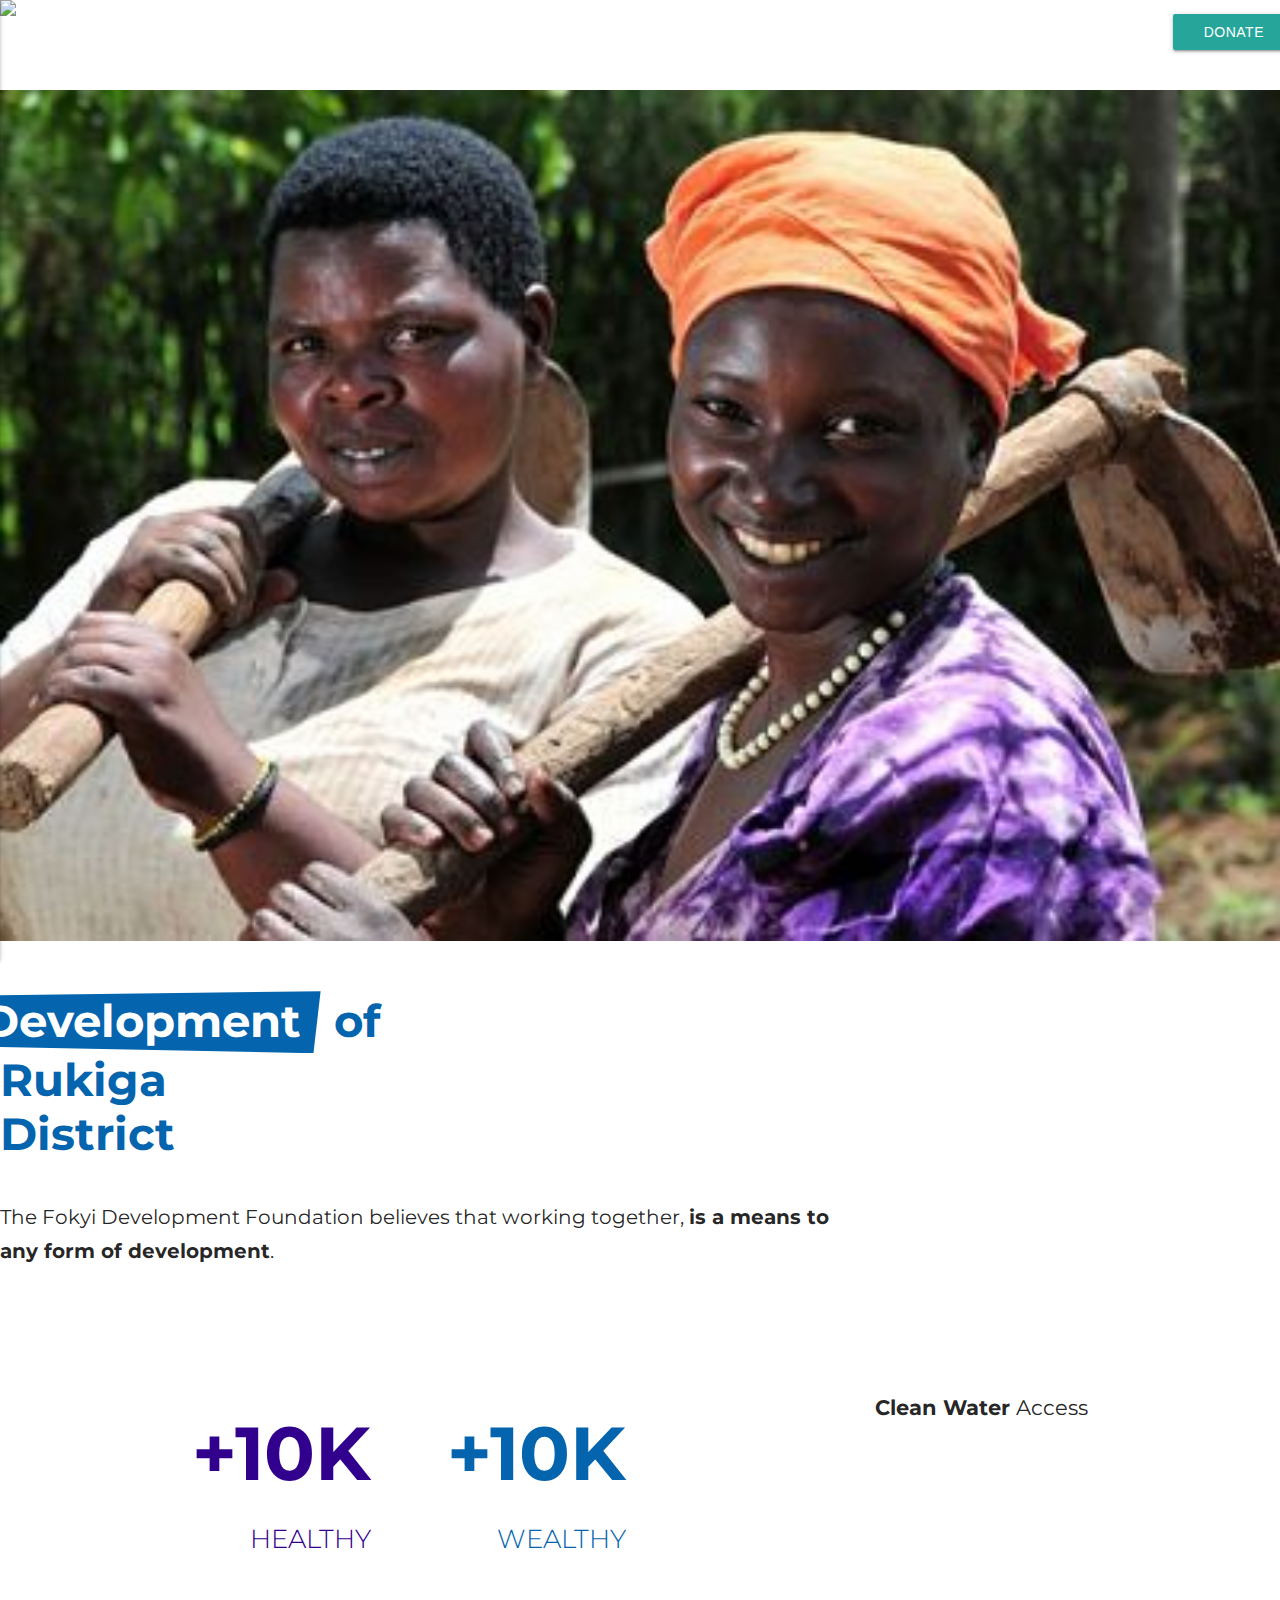
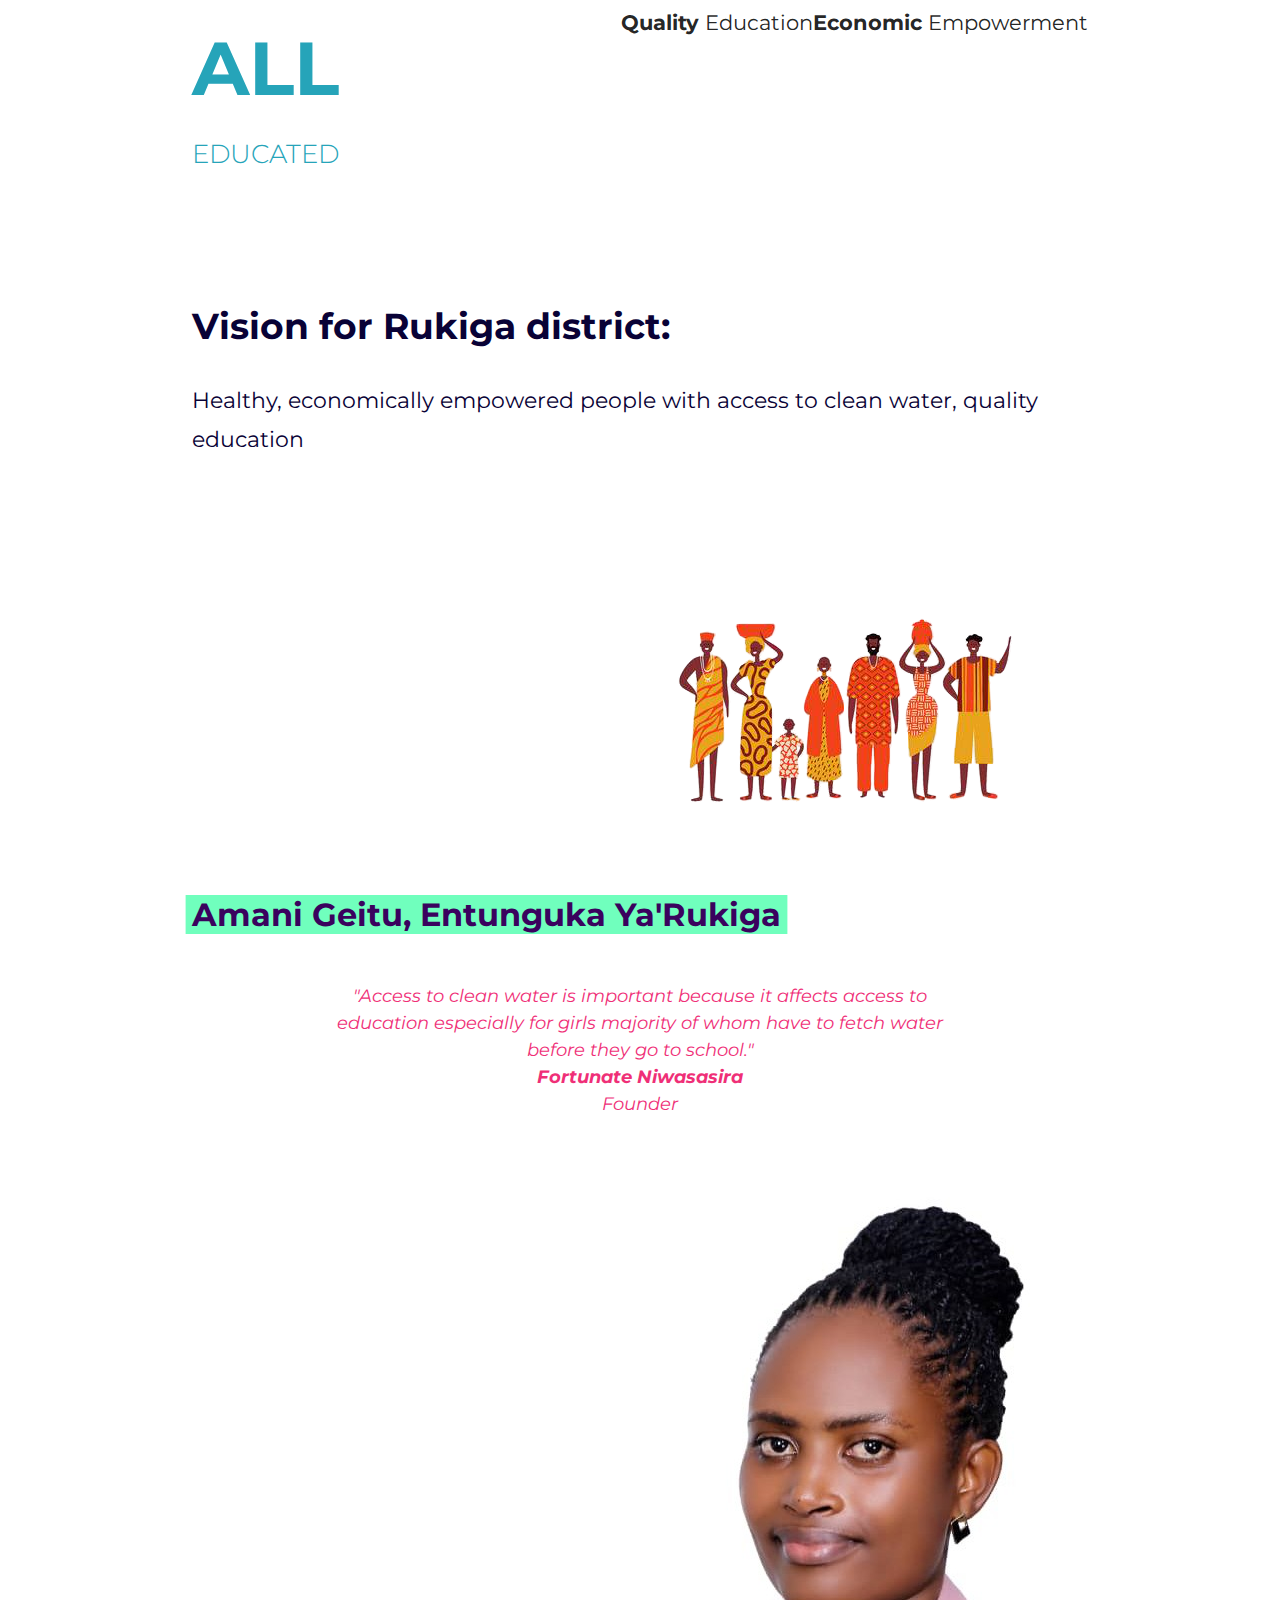
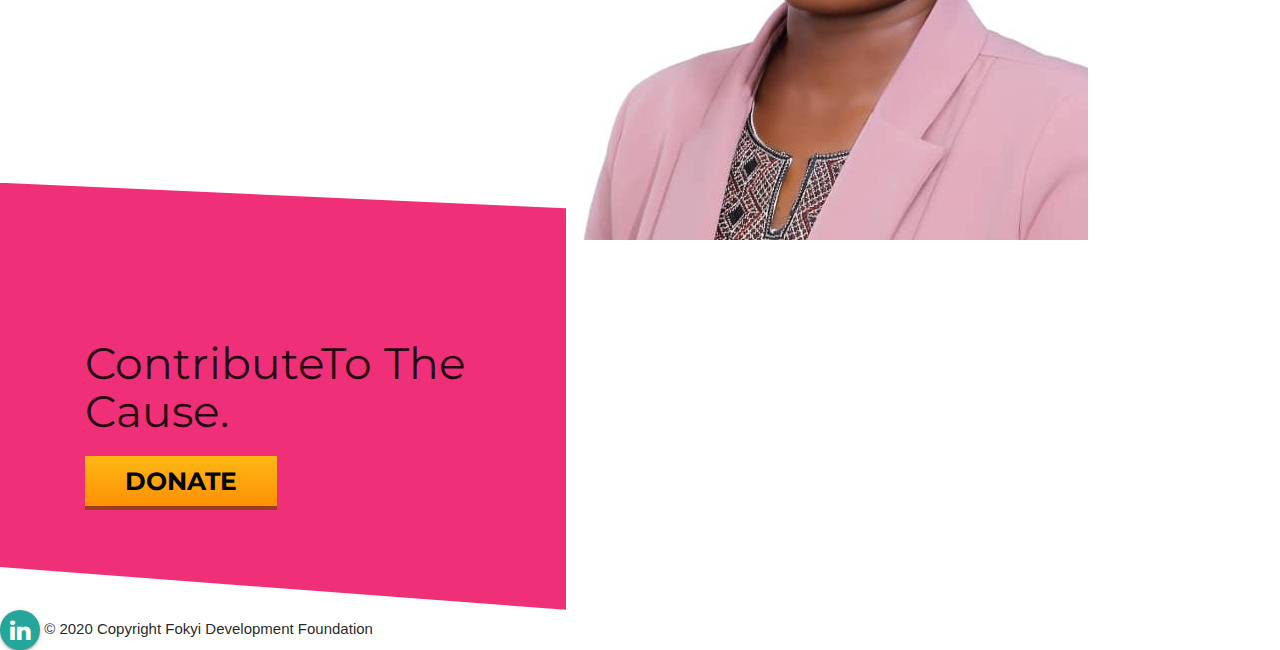
==== index.htm @ 4f62929c "initial commit" ====
<!DOCTYPE html>
  <html>
    <head>

     <title>Fokyi Development Foundation</title>
     <link rel="stylesheet" href="https://cdnjs.cloudflare.com/ajax/libs/font-awesome/4.7.0/css/font-awesome.min.css">
      <link href="https://stackpath.bootstrapcdn.com/bootstrap/4.2.1/css/bootstrap.min.css" 
      rel="stylesheet" integrity="sha384-GJzZqFGwb1QTTN6wy59ffF1BuGJpLSa9DkKMp0DgiMDm4iYMj70gZWKYbI706tWS" crossorigin="anonymous"> 
      <link href="https://fonts.googleapis.com/css?family=Montserrat:400,900" rel="stylesheet"> 
      <!--Import Google Icon Font-->
      <link href="https://fonts.googleapis.com/icon?family=Material+Icons" rel="stylesheet">
       <!-- Compiled and minified CSS -->
    <link rel="stylesheet" href="https://cdnjs.cloudflare.com/ajax/libs/materialize/1.0.0/css/materialize.min.css">
      <!--Let browser know website is optimized for mobile-->
      <meta name="viewport" content="width=device-width, initial-scale=1.0"/>
        <link rel="stylesheet" href="main.css">
    </head>

    <body>
      <header>
        <nav class="menu-home white">
            <div class="nav-wrapper">
              <a href="#" id="logo-container" class="brand-logo">
                <img src="logo.png" alt="fokyifoundation logo" style="height: 78px;">
                 </a>
                <a href="#" data-target="mobile-demo" class="sidenav-trigger black-text"><i class="material-icons">menu</i></a>
        
                <ul class="right hide-on-med-and-down"> 
                    <li class="top-level-nav"><a href="https://dashboard.flutterwave.com/donate/ftcgqfp91dju" target="_blank"  class="btn btn-compact">Donate</a></li> 
                </ul>
                <ul id="mobile-demo" class="sidenav" style="transform: translateX(-100%);">
                    <li class="divider"></li>
                    <li><a class="login-modal-trigger purple-text" href="https://dashboard.flutterwave.com/donate/ftcgqfp91dju" target="_blank" ><i class="material-icons">portrait</i>Donate</a></li>
                    <li class="divider"></li>
                  </ul>
            </div>
        </nav> 
        </header>

  <div class="intro-bg">
    <div id="header-novaid">
      <div class="container-fluid">
        <div class="row">
          <div class="col-lg-6 col-md-12">
            <img class="responsive-img img" src="image.jpg"> 
          </div>
          <div class="header-novaid-texto col-lg-6 col-md-12">
            <h1><span class="clip">Development</span> of <br>Rukiga <br>District</h1>
            <h2>The Fokyi Development Foundation believes that working together, <b>is a means to any form of development</b>.</h2>
          </div>
        </div>
      </div>
    </div>

    <div id="indica-novaid" class="hidden-md-down">
      <div class="container">
        <div class="row">
          <div class="col-lg-12 col-md-12 indica-parent">
            <div class="indica-item-novaid col-lg-6">
              <h3 class="blue1">+10K<span>HEALTHY</span></h3>
            </div>
            <div class="indica-text-novaid col-lg-6 col-md-12">
              <h4><b>Clean Water</b> Access</h4>
            </div>
            <div class="indica-item-novaid col-lg-6 col-md-12">
              <h3 class="blue2">+10K<span>WEALTHY</span></h3>
            </div>
            <div class="indica-text-novaid col-lg-6 col-md-12">
              <h4><b>Economic</b> Empowerment</h4>
            </div>
            <div class="indica-item-novaid col-lg-6 col-md-12">
              <h3 class="blue3">ALL<span>EDUCATED</span></h3>
            </div>
            <div class="indica-text-novaid col-lg-6">
              <h4><b>Quality</b> Education</h4>
            </div>
          </div>
        </div>
      </div>
    </div>
  </div>
  

  <div id="vendas-ca">
    <div class="container">
      <div class="row">
        <div class="col-lg-12">
          <div class="col-lg-6 vendas-ca-txt">
            <h4>Vision for Rukiga district:</h4>
            <p>Healthy, economically empowered people with access to clean water, quality education</p>
          </div>
          <div class="col-lg-6 vendas-ca-img"> <img class="responsive-img img" src="village.png"> </div>
        </div>
      </div>
    </div>
  </div>
  
  <div id="respeito-conteudo">
    <div class="container">
      <div class="row">
        <div class="col-lg-12">
          <div class="col-lg-6 respeito-conteudo-txt">
            <h4><span>Amani Geitu, Entunguka Ya'Rukiga</span></h4>
            <p>"Access to clean water is important because it affects access to education especially for girls majority of whom have to fetch water before they go to school." </p>
            <p><b>Fortunate Niwasasira</b><br>Founder​ </p>
          </div>
          <div class="col-lg-6 respeito-conteudo-img"> <img class="responsive-img img" src="fokyi.jpg"> </div>
        </div>
      </div>
    </div>
  </div>
</div>
<div id="indicadores-consultoria">
  <div class="container">
    <div class="row">
      <div class="col-lg-12">
          <h3>Contribute<span>To The Cause</span>.</h3>
          <a href="https://dashboard.flutterwave.com/donate/ftcgqfp91dju" target="_blank">
             <button type="button" class="btn-primary">DONATE</button>
             </a>                        
        
      </div>
    </div>
  </div>
</div>


  <!-- Footer -->
<footer class="footer-copyright">
  
  <a href="https://www.linkedin.com/in/tugume-andrew-402ba3142/" target="_blank" class="btn-floating btn-fb mx-1">
    <i class="fa fa-linkedin" aria-hidden="true"></i>
  </a>
© 2020 Copyright Fokyi Development Foundation
</footer>
<!-- Footer -->
  <script src="https://code.jquery.com/jquery-3.5.1.min.js" integrity="sha256-9/aliU8dGd2tb6OSsuzixeV4y/faTqgFtohetphbbj0=" crossorigin="anonymous"></script>

<script>
  $(document).ready(function(){
    $('.sidenav').sidenav();
  });
</script>

  <script>
    function hubSubmit(){
     event.preventDefault();
      params = {};
      params['#email'] = jQuery('#email').val();   
      jQuery.post('https://forms.hubspot.com/uploads/form/v2/734319/f97eb45b-3875-4c7e-8b4c-423a386981e2', params);
      location.href = "https://manage.eadbox.com/register/sign_up/?email=" + jQuery('#email').val();
    }
  </script>

              <script type='text/javascript'>
/* <![CDATA[ */
var countVars = {"disqusShortname":"eadbox"};
/* ]]> */
</script>
<script type='text/javascript' src='https://eadbox.com/wp-content/plugins/disqus-comment-system/public/js/comment_count.js?ver=3.0.17'></script>
<script type='text/javascript'>
/* <![CDATA[ */
var embedVars = {"disqusConfig":{"integration":"wordpress 3.0.17"},"disqusIdentifier":"4 http:\/\/localhost\/eadbox\/site\/?page_id=4","disqusShortname":"eadbox","disqusTitle":"Home","disqusUrl":"https:\/\/eadbox.com\/","postId":"4"};
/* ]]> */
</script>
<script type='text/javascript' src='https://eadbox.com/wp-content/plugins/disqus-comment-system/public/js/comment_embed.js?ver=3.0.17'></script>
<script type='text/javascript'>
/* <![CDATA[ */
var leadin_wordpress = {"userRole":"visitor","pageType":"home","leadinPluginVersion":"7.27.46"};
/* ]]> */
</script>
<script async defer id="hs-script-loader" type='text/javascript' src='//js.hs-scripts.com/734319.js?integration=WordPress'></script>
<script type='text/javascript'>
/* <![CDATA[ */
var tocplus = {"smooth_scroll":"1"};
/* ]]> */
</script>
<script type='text/javascript' src='https://eadbox.com/wp-content/plugins/table-of-contents-plus/front.min.js?ver=2002'></script>
<script type='text/javascript' src='https://eadbox.com/wp-content/plugins/jetpack/_inc/build/widgets/eu-cookie-law/eu-cookie-law.min.js?ver=20180522'></script>
<script type='text/javascript' src='https://eadbox.com/wp-content/plugins/q2w3-fixed-widget/js/q2w3-fixed-widget.min.js?ver=5.1.9'></script>
<script type='text/javascript' src='https://eadbox.com/wp-includes/js/wp-embed.min.js?ver=5.3.4'></script>
<script type='text/javascript' src='https://eadbox.com/wp-content/themes/new_eadbox/_compressed/combined.min.js?ver=5.3.4' async='async'></script>
<script type='text/javascript' src='https://stats.wp.com/e-202028.js' async='async' defer='defer'></script>
<script type='text/javascript'>
	_stq = window._stq || [];
	_stq.push([ 'view', {v:'ext',j:'1:8.3',blog:'119481807',post:'4',tz:'-3',srv:'eadbox.com'} ]);
	_stq.push([ 'clickTrackerInit', '119481807', '4' ]);
</script>

    <script src="https://cdnjs.cloudflare.com/ajax/libs/materialize/1.0.0/js/materialize.min.js"></script>
     <script src="https://stackpath.bootstrapcdn.com/bootstrap/4.2.1/js/bootstrap.min.js" integrity="sha384-B0UglyR+jN6CkvvICOB2joaf5I4l3gm9GU6Hc1og6Ls7i6U/mkkaduKaBhlAXv9k" crossorigin="anonymous"></script> 
      <script src="https://stackpath.bootstrapcdn.com/bootstrap/4.2.1/js/bootstrap.bundle.min.js" integrity="sha384-zDnhMsjVZfS3hiP7oCBRmfjkQC4fzxVxFhBx8Hkz2aZX8gEvA/jsP3eXRCvzTofP" crossorigin="anonymous"></script>
      </body></html>
---- main.css ----
.img {
    width: 100%;
    height: auto;
  }
/* teste de atualizaciones */
  @import url('https://fonts.googleapis.com/css?family=Montserrat:400,700');
  .home-transp{background-color: rgba(255,255,255,0.5) !important;}
  /*MARGEM DAS SEÇÕES*/
  a:hover{text-decoration:none !important;}
  body{
  overflow-y: scroll !important;
  }
  a{
  text-decoration: none !important;
  }
  #comece-agora .btn{
  line-height: 1.5em !important;
  }
  button{
  line-height: 30px !important;
  }
  .intro-bg{
  margin-top: 7% !important;
  }
  h1,h2,h3,h4,h5,h5,p{
  font-family: Montserrat !important;
  }
  #header-novaid, #indica-novaid, #depo1-novaid{
  /* margin: 10% 0; */
  }
  #indica-novaid{
  margin-top: 3%;
  }
  /*HEADER-----------------------------------*/
  #header-novaid{
  margin: 2% 0;
  }
  #header-novaid form{
  z-index: 20 !important;
  align-items: center;
  }
  #header-novaid .header-novaid-texto h1{
  font-family: Montserrat;
  font-weight: 700;
  font-size: 45px;
  color:#0464AE;
  line-height: 1.2em;
  }
  #header-novaid .header-novaid-texto p{
  float: right;
  right: 0;
/*  margin-left: 46%;*/
  }
  #header-novaid .header-novaid-texto h1 span{
  display: inline-block;
  background:#0464AE;
  padding: 5px;
  padding-right: 20px;
  padding-left: 20px;
  -webkit-clip-path: polygon(0 10%, 100% 3%, 98% 100%, 2% 89%);
  clip-path: polygon(0 10%, 100% 3%, 98% 100%, 2% 89%);
  color: #fff;
  margin-left: -3%;
  }
  #header-novaid .header-novaid-texto h2{
  margin: 3% 0;
  font-size: 20px;
  font-family: Montserrat;
  line-height: 1.7em;
  width: 67%;
  }
  #header-novaid .header-novaid-imagem img{
  height: 700px;
  margin-top: -10%;
  /*margin-left: 15%;*/
  }
  #header-novaid .header-novaid-imagem {
  text-align: center;
  }
  #header-novaid .header-novaid-texto .btn{
  background-color: #000 !important;
  color: #70FFBD !important;
  margin: 3% 0 1% 0;
  font-size: 11px !important;
  line-height: 1.2em;
  height: 57px !important;
  font-weight: 700;
  transition: all 0.5s ease;
  font-family: Montserrat !important;
  box-shadow: none !important;
  -webkit-box-shadow: none !important;
  border: 1px solid #000 !important;
  }
  #header-novaid .header-novaid-texto .btn:hover{
  background-color: #EF2F77 !important;
  color:#000 !important;
  }
  #header-novaid .header-novaid-texto .form-controls-2{
  border-radius: 0;
  border-color:#000;
  height: 35px !important;
  margin: 3% 0 1% 0;
  width: 45%;
  background: #fff;
  font-family: Montserrat;
  border: 1px solid #000 !important;
  padding:10px !important;
  }
  #header-novaid .header-novaid-texto .form-controls-2 p{
  text-align:right;
  margin-left: 21% !important;
  }
  /*INDICADORES-----------------------------------*/
  .intro-bg{
  background-image: url("https://s3.amazonaws.com/wordpress-cdn.eadbox.com/2019/01/21132635/FUNDO_Top-left.png");
  background-repeat:no-repeat;
  background-position: 103% 50%;
  background-size: 56% 85%;
  background-position-y: 100%;
  }
  #indica-novaid{
  padding: 3% 0;
  }
  #indica-novaid h3{
  font-size: 75px;
  font-family: Montserrat !important;
  font-weight: 700 !important;
  text-align: right;
  }
  #indica-novaid h3 span{
  font-size: 26px;
  font-family: Montserrat;
  font-weight: 300;
  text-align: right;
  display: block;
  margin-top: 2%;
  }
  .vendas-nova_id{
  margin: 20% auto auto auto;
  }
  #indica-novaid .blue1{
  color: #31008C;
  }
  #indica-novaid .blue2{
  color: #0464AE;
  }
  #indica-novaid .blue3{
  color: #26A4B9;
  }
  #indica-novaid .indica-parent,  #indica-novaid .indica-item-novaid{
  display: inline-block;
  }
  .indica-text-novaid{
  float: right;
  margin-top: 1%;
  }
  .indica-text-novaid h4{
  line-height: 1.5em !important;
  font-size:1.4rem !important;
  margin-bottom: .5rem !important;
  margin: 0 !important;
  }
  .indica-item-novaid{
  padding-right: 8%;
  }
  /*DEPOIMENTO 1-----------------------------------*/
  #depo1-novaid{
  margin-bottom: 10%;
  }
  #depo1-novaid .depo1-txt{
  display: inline-block;
  float: right;
  margin-top: 4%;
  font-size: 30px;
  font-family: Montserrat;
  color: #090236;
  line-height: 1.5em;
  }
  #depo1-novaid .depo1-img{
  display: inline-block;
  float: left;
  margin-left: -8%;
  z-index: 3;
  height: 600px;
  position: relative;
  z-index: 9;
  }
  @media(max-width: 1200px) and (min-width: 993px){
  #depo1-novaid .depo1-img img{
  margin-left: -20% !important;
  }
  }
  #depo1-novaid .depo1-txt h4{
  font-family: Montserrat;
  line-height: 1.8em;
  text-align: center;
  position: relative;
  z-index: 20;
  font-size: 26px !important;
  }
  #depo1-novaid .depo1-txt h4 span{
  background: #70FFBD;
  white-space: pre-wrap;
  display: inline;
  box-shadow: 0.2em 0 0 #70FFBD, -0.2em 0 0 #70FFBD;
  }
  #depo1-novaid .depo1-txt h5{
  margin-top: 10%;
  text-align: center;
  font-size: 16px;
  color: #EF2F77;
  line-height: 1.5em;
  font-style: italic;
  }
  #depo1-novaid .depo1-txt h5 span{
  text-align: center;
  font-size: 18px;
  font-weight: 700;
  color: #EF2F77;
  background: none !important;
  box-shadow: none !important;
  line-height: 1.5em;
  font-family: Montserrat !important;
  }
  #depo1-novaid .depo1-txt span{
  background: #70FFBD;
  white-space: pre-wrap;
  display: inline;
  box-shadow: 0.2em 0 0 #70FFBD, -0.2em 0 0 #70FFBD;
  }
  /*INDICADORES CONSULTORIA-----------------------------------*/
  #indicadores-consultoria{
  background-color: #EF2F77;
  background-image: url(https://s3.amazonaws.com/wordpress-cdn.eadbox.com/2019/01/25154232/Ondas_Vanessa_Left-01.png),url(https://s3.amazonaws.com/wordpress-cdn.eadbox.com/2019/01/25154207/Ondas_Vanessa_Right-01.png) ;
  -webkit-clip-path: polygon(0 0, 100% 10%, 100% 100%, 0 90%);
  clip-path: polygon(0 0, 100% 6%, 100% 100%, 0 90%);
  overflow: auto;
  background-repeat: no-repeat;
  background-size: contain;
  background-position: center left, center right;
  height: 100%;
  margin-top: -13%;
  z-index: 50;
  position: relative;
  padding-top: 10%;
  padding-bottom: 5%;
  }
  #indicadores-consultoria .indicadores-consultoria-img img{
  height: 500px;
  float: left;
  }
  #indicadores-consultoria .indicadores-consultoria-txt{
  float: right;
  font-size: 45px;
  font-family: Montserrat;
  font-weight: 300;
  color: #fff;
  }
  /* #comece-agora .form-inline{
  display: inline-flex;
  flex-flow: row;
  align-items: center;
  } */
  #indicadores-consultoria .indicadores-consultoria-txt h3{
  margin-bottom: 10%;
  font-size: 36px!important;
  }
  #indicadores-consultoria .indicadores-consultoria-txt h4{
  margin-bottom: 10%;
  font-size: 26px !important;
  }
  #indicadores-consultoria .indicadores-consultoria-txt span{
  background: #fff;
  color: #3A025E;
  font-weight: 700 !important;
  line-height: 1.4em;
  white-space: pre-wrap;
  display: inline;
  box-shadow: 0.2em 0 0 #fff, -0.2em 0 0 #fff;
  }
  #indicadores-consultoria button, #depo1-novaid button{
  line-height: 30px !important;
  text-align: center;
  display: block;
  margin-top: 5%;
  margin-bottom: 5%;
  background: linear-gradient(#FDB913, #FE9005);
  border:none;
  border-radius: 0;
  padding:10px 40px;
  box-shadow: 0px 4px #9B3B21;
  position: relative;
  font-family: Montserrat;
  font-weight: 700;
  z-index: 99;
  transition: all 0.3s;
  font-size: 25px !important;
  }
  #indicadores-consultoria button:hover, #depo1-novaid button:hover{
  transform: translateY(4px);
  border-bottom-width: 2px;
  box-shadow: none;
  }
  /*DEPOIMENTO2-----------------------------------*/
  #depo1-novaid button{
  margin: 0 auto !important;
  }
  #depo2-novaid{
  margin-bottom: -20vh;
  overflow: hidden;
  }
  #depo2-novaid button{
  text-align: center;
  margin: 0 auto;
  display: block;
  margin-top: 5%;
  margin-bottom: 5%;
  background: linear-gradient(#FDB913, #FE9005);
  border:none;
  border-radius: 0;
  padding:10px 40px;
  box-shadow: 0 5px 0px #9B3B21;
  position: relative;
  font-family: Montserrat;
  font-weight: 700;
  z-index: 99;
  transition: all 0.3s;
  font-size:18px;
  }
  #depo2-novaid button:hover{
  transform: translateY(4px);
  border-bottom-width: 2px;
  box-shadow: none;
  }
  #depo2-novaid .depo2-txt{
  display: inline-block;
  float: left;
  margin-top: 5%;
  font-size: 30px;
  font-family: Montserrat;
  color: #090236;
  line-height: 1.5em;
  }
  #depo2-novaid .depo2-img{
  display: inline-block;
  float: right;
  z-index: 3;
  }
  #depo2-novaid .depo2-img img{
  width: 520px;
  position: relative;
  bottom: -44px;
  z-index: 9;
  }
  #depo2-novaid .depo2-txt h4{
  line-height: 1.3em;
  text-align: center;
  font-size: 36px;
  }
  #depo2-novaid .depo2-txt h4 span{
  font-weight: 700;
  }
  #depo2-novaid .depo2-txt h5{
  margin-top: 10%;
  text-align: center;
  font-size: 16px;
  color: #FE9005;
  line-height: 1.5em;
  font-family: Montserrat;
  font-style: italic;
  }
  #depo2-novaid .depo2-txt h5 span{
  text-align: center;
  font-size: 18px;
  font-weight: 700;
  color: #FE9005;
  background: none !important;
  box-shadow: none !important;
  line-height: 1.5em;
  }
  #depo2-novaid button{
  color: #190426 !important;
  font-size: 25px;
  }
  #depo2-novaid .depo2-txt span{
  background: #70FFBD;
  white-space: pre-wrap;
  display: inline;
  box-shadow: 0.2em 0 0 #70FFBD, -0.2em 0 0 #70FFBD;
  }
  /*CLIENTES-----------------------------------*/
  #clientes-novaid{
  background-color: #FDB913;
  background-image: url(https://s3.amazonaws.com/wordpress-cdn.eadbox.com/2019/01/29113309/Ondas_Empresas_Left-01.png),url(https://s3.amazonaws.com/wordpress-cdn.eadbox.com/2019/01/29113230/Ondas_Empresas_Right-01.png) ;
  -webkit-clip-path: polygon(0 0, 100% 4%%, 100% 100%, 0 90%);
  clip-path: polygon(0 0, 100% 10%, 100% 100%, 0 90%);
  overflow: auto;
  background-repeat: no-repeat;
  background-size: contain !important;
  background-position: -9% 100%, 105% 100%;
  margin-top: 0;
  z-index: 10;
  position: relative;
  }
  #clientes-novaid .clientes-txt{
  /* margin-top: 10vh; */
  }
  #clientes-novaid .clientes-txt h3{
  text-align: center;
  height: 80vh !important;
  margin-top: 15%;
  font-size: 26px;
  font-family: Montserrat;
  font-weight: 300;
  position: relative;
  }
  #clientes-novaid .clientes-novaid-parent{
  display: flex;
  text-align: center;
  justify-content: space-around;
  margin-top: -55vh;
  flex-grow: 1;
  position: relative;
  }
  #clientes-novaid .clientes-novaid-child{
  padding: 0 10px;
  z-index: 100;
  }
  #clientes-novaid .clientes-novaid-child h4{
  font-family: Montserrat;
  font-weight: 700;
  font-size: 25px;
  color: #1F0231;
  margin-top: 5%;
  }
  #clientes-novaid .btn-clientes img{
  width: 90px;
  margin-top: unset;
  transition-duration: .3s;
  }
  #clientes-novaid .btn-clientes img:hover{
  /* width: 110px !important;
  margin-top: -20px; */
  -webkit-transform: scale(1.15);
  }
  #clientes-novaid .btn-clientes:hover{
  text-decoration-line: none !important;
  }
  /* TRANSFORMAR O MUNDO */
  #transf-mundo{
  margin-top: -21vh;
  margin-bottom: -10%;
  z-index: 20;
  }
  #transf-mundo .transf-mundo-txt{
  display: inline-block;
  float: right;
  margin-top: 2%;
  /* padding-left: 100px; */
  font-size: 26px;
  font-family: Montserrat;
  font-weight: 300;
  color: #090236;
  line-height: 1.5em;
  z-index: 15;
  }
  #transf-mundo .transf-mundo-img{
  display: inline-block;
  float: left;
  margin-left: -3%;
  z-index: 11;
  height: 600px;
  position: relative;
  }
  #transf-mundo .transf-mundo-img img{
  vertical-align: middle;
  border-style: none;
  margin-top: -18%;
  z-index: 5;
  position: absolute;
  }
  #transf-mundo button{
  text-transform: unset !important;#transf-mundo button
  line-height: 30px !important;
  height: fit-content !important;
  text-align: center;
  margin-left: 0;
  width: fit-content !important;
  display: block;
  padding-top: 3%;
  padding-bottom: 3%;
  background: linear-gradient(#FDB913, #FE9005);
  border:none;
  color: #190426;
  margin-top: 10%;
  width: 80%;
  border-radius: 0;
  box-shadow: 0 5px 0px #9B3B21;
  position: relative;
  font-family: Montserrat;
  font-weight: 700;
  z-index: 99;
  transition: all 0.3s;
  font-size:25px !important;
  white-space: nowrap;
  }
  #transf-mundo button:hover{
  transform: translateY(4px);
  border-bottom-width: 2px;
  box-shadow: none;
  }
  #transf-mundo .transf-mundo-txt span{
  background: #FDB913;
  color: #000;
  font-weight: 700 !important;
  line-height: 1.4em;
  white-space: pre-wrap;
  display: inline;
  box-shadow: 0.2em 0 0 #FDB913, -0.2em 0 0 #FDB913;
  }
  #transf-mundo .transf-mundo-title{
  font-family: Montserrat;
  font-size: 45px;
  font-weight: 300;
  color: #fff;
  z-index: 20;
  position: relative;
  width: 50%;
  line-height: 1.5em;
  }
  #transf-mundo .transf-mundo-title span{
  font-weight: 300;
  color: #fff;
  box-shadow: 0.2em 0 0 #1F0231, -0.2em 0 0 #1F0231;
  background-color: #1F0231;
  }
  #transf-mundo .transf-mundo-title strong{
  color: #70FFBD;
  font-weight: 700;
  }
  /*IMPLEMENTAÇÃO*/
  #depo-implementacao{
  background-color: #70FFBD;
  background-image: url(https://s3.amazonaws.com/wordpress-cdn.eadbox.com/2019/02/04145432/Ondas_Beyonce_Left-01.png),url(https://s3.amazonaws.com/wordpress-cdn.eadbox.com/2019/02/04145416/Ondas_Beyonce_Right-01.png) ;
  -webkit-clip-path: polygon(0 10%, 100% 0, 100% 100%, 0 90%);
  clip-path: polygon(0 10%, 100% 0, 100% 100%, 0 90%);
  background-repeat: no-repeat;
  background-position: 50% 50%, 50% 50%;
  z-index: 10;
  position: relative;
  overflow: hidden;
  padding: 3% 0;
  }
  #depo-implementacao .depo-imp-txt h4{
  line-height: 1.6em;
  font-size: 16px;
  color: #EF2F77;
  margin-top: 11%;
  }
  #depo-implementacao .depo-imp-txt{
  display: inline-block;
  float: left;
  margin-top: 13vh;
  font-size: 20px;
  text-align: center;
  font-style: italic;
  }
  #depo-implementacao .depo-imp-txt span{
  font-weight: 700;
  }
  #depo-implementacao .depo-imp-img{
  display: inline-block;
  float: right;
  bottom: -20%;
  }
  /*IMPLMEMENTAÇÃO*/
  /*EQ SUCESSO*/
  #content{
  box-shadow: none !important;
  }
  #eq-sucesso{
  margin: 7% 0;
  }
  #eq-sucesso .col-lg-12{
  font-size: 30px;
  text-align: center;
  color: #090236;
  }
  #eq-sucesso h4{
  line-height: 1.4em;
  }
  #eq-sucesso h4 span{
  background: #70FFBD;
  color: #000;
  font-weight: 700 !important;
  line-height: 1.4em;
  white-space: pre-wrap;
  display: inline;
  box-shadow: 0.2em 0 0 #70FFBD, -0.2em 0 0 #70FFBD;
  }
  /*EQ SUCESSO*/
  /*VENDAS*/
  #vendas-ca .vendas-ca-txt{
  float: left;
  }
  #vendas-ca .vendas-ca-txt h4{
  font-size: 36px;
  color: #090236;
  line-height: 1.8em;
  font-weight: 700;
  }
  #vendas-ca .vendas-ca-txt p{
  font-size: 22px;
  line-height: 1.8em;
  color: #090236;
  }
  #vendas-ca .vendas-ca-img{
  float: right;
  padding: 10% 2% 2% 2%;
  }
  #vendas-cb .vendas-cb-txt{
  float: right;
  }
  #vendas-cb .vendas-cb-txt h4{
  font-size: 36px;
  color: #090236;
  line-height: 1.3em;
  font-weight: 700;
  }
  #vendas-cb .vendas-cb-txt p{
  font-size: 22px;
  line-height: 1.8em;
  color: #090236;
  }
  #vendas-cb .vendas-cb-img{
  float: left;
  margin-top: -30%;
  padding: 10% 2% 2% 2%;
  }
  #vendas-cb-button button{
  text-transform: unset !important;
  height: fit-content !important;
  text-align: center;
  margin: 0 auto;
  display: block;
  margin-top: 5%;
  margin-bottom: 5%;
  background: linear-gradient(#FDB913, #FE9005);
  border:none;
  border-radius: 0;
  padding-top: 11px;
  padding-bottom: 11px;
  box-shadow: 0px 4px #9B3B21;
  position: relative;
  font-family: Montserrat;
  font-size: 25px !important;
  font-weight: 700;
  z-index: 99;
  transition: all 0.3s;
  font-size: 18px !important;
  color: #190426;
  width: 40%;
  white-space: pre-wrap;
  }
  #vendas-cb-button button:hover{
  transform: translateY(4px);
  border-bottom-width: 2px;
  box-shadow: none;
  }
  /*VENDAS*/
  /*respeito-conteudo*/
  #respeito-conteudo{
  margin-bottom: 10% !important;
  }
  #respeito-conteudo .respeito-conteudo-img{
  float:right;
  }
  #respeito-conteudo .respeito-conteudo-txt{
  float:left;
  }
  #respeito-conteudo .respeito-conteudo-txt h4{
  font-size: 32px;
  color: #090236;
  margin: 0 0 5% 0;
  }
  #respeito-conteudo .respeito-conteudo-txt h4 span{
  background: #70FFBD;
  color: #3A025E;
  font-weight: 700 !important;
  line-height: 1.4em;
  white-space: pre-wrap;
  display: inline;
  box-shadow: 0.2em 0 0 #70FFBD, -0.2em 0 0 #70FFBD;
  }
  #respeito-conteudo .respeito-conteudo-txt h5{
  font-size: 22px;
  color: #000000;
  margin: 5% 0;
  line-height: 36px;
  }
  #respeito-conteudo .respeito-conteudo-txt p{
  font-size:18px;
  color: #EF2F77;
  font-style: italic;
  text-align:center;
  width:70%;
  displa:block;
  margin: 0 auto;
  }
  /*respeito-conteudo*/
  /*comece-agora*/
  #comece-agora{
  background-color: #ff9600;
  background-image: url(https://s3.amazonaws.com/wordpress-cdn.eadbox.com/2019/02/04180406/Ondas_Tony_Left-01.png),url(https://s3.amazonaws.com/wordpress-cdn.eadbox.com/2019/02/04180346/Ondas_Tony_Right-01.png) ;
  -cdn.eadbox.com/2019/02/04145416/Ondas_Beyonce_Right-01.png) ;
  -webkit-clip-path: polygon(0 10%, 100% 0, 100% 100%, 0 90%);
  clip-path: polygon(0 10%, 100% 0, 100% 100%, 0 90%);
  overflow: auto;
  background-repeat: no-repeat;
  background-size: contain;
  background-position: center left, center right;
  height: 100%;
  margin-top: -13%;
  z-index: 50;
  position: relative;
  /* padding-top: 5%;
  padding-bottom: 5%; */
  }
  #comece-agora .comece-agora-txt{
  float: right;
  margin-top: 15%;
  z-index: 20 !important;
  }
  #comece-agora .comece-agora-txt h4{
  font-size: 30px;
  }
  #comece-agora .comece-agora-txt span{
  background: #090236;
  color: #fff;
  font-weight: 700 !important;
  line-height: 1.4em;
  white-space: pre-wrap;
  display: inline;
  box-shadow: 0.2em 0 0 #090236, -0.2em 0 0 #090236;
  }
  #comece-agora .comece-agora-img img{
  float: left;
  max-width: 100% !important;
  padding-top: 15% !important;
  display: block;
  margin-left: -25%;
  z-index: 2 !important;
  float: left;
  max-width: 150%;
  display: block;
  margin-left: -15%;
  }
  #comece-agora .form-controls-2{
  border-radius: 0;
  border-color:#000;
  height: 35px !important;
  margin: 3% 0 1% 0;
  width: 45%;
  background: #fff;
  font-family: Montserrat;
  border: 1px solid #000 !important;
  padding:10px !important;
  }
  #comece-agora .btn{
  z-index: 30 !important;
  background-color: #000 !important;
  color: #70FFBD !important;
  margin: 3% 0 1% 0;
  font-size: 12px !important;
  height: 57px !important;
  line-height: 1.5em;
  font-weight: 700;
  transition: all 0.5s ease;
  font-family: Montserrat !important;
  box-shadow: none !important;
  -webkit-box-shadow: none !important;
  border: 1px solid #000 !important;
  }
  #comece-agora .btn:hover{
  background-color: #EF2F77 !important;
  color:#000 !important;
  }
  #comece-agora .button-comece{
  display: flex;
  margin-left: -2%;
  }
  /*comece-agora*/
  /* cta-footer */
  #cta-novaid-bottom{
  text-align: center;
  display: block;
  margin: 0 auto;
  }
  #cta-novaid-bottom h4{
  font-size: 45px;
  color: #090236;
  font-size: 36px;
  }
  #cta-novaid-bottom h5{
  font-size: 26px;
  color: #090236;
  margin-top: 45px;
  }
  .vendas-nova_id h4{
  font-size: 26px;
  color: #090236;
  text-align: center;
  margin: 5% 5% 10% 5%;
  }
  .vendas-nova_id h4 span{
  background: #70FFBD;
  color: #090236;
  font-weight: 700 !important;
  line-height: 1.4em;
  white-space: pre-wrap;
  display: inline;
  box-shadow: 0.2em 0 0 #70FFBD, -0.2em 0 0 #70FFBD;
  }
  /* rodape */
  .content-footer{
  border-top: 1px solid #0464AE;
  }
  @media(min-width: 1300px){
  #transf-mundo .transf-mundo-txt{
  margin-top: 14% !important;
  }
  }
  /* cta-footer */
  /*MEDIA min 1500PX para desktop------------------------------------*/
  @media(min-width: 1500px){
  #comece-agora{
  margin-top: -9%;
  }
  }
  /*MEDIA 1500px------------------------------------*/
  @media(max-width: 1500px){
  #clientes-novaid{
  background-size: 117%;
  }
  }
  /*MEDIA 1373px------------------------------------*/
  @media(max-width: 1373px){
  .depo2-img img{
  /* width: 800px !important; */
  bottom: -8px !important;
  /* margin-left: -20%; */
  }
  #depo2-novaid {
  margin-bottom: -23vh;
  }
  #clientes-novaid{
  margin-top: 0;
  }
  #clientes-novaid .clientes-novaid-parent{
  margin-top: -62vh;
  }
  #comece-agora .comece-agora-txt{
  margin-top: 7% !important;
  }
  }
  /*MEDIA 1200px------------------------------------*/
  @media(max-width: 1200px){
  .indica-text-novaid{
  margin-top: -1%;
  }
  #indica-novaid .indica-item-novaid h3{
  text-align: left;
  }
  .depo2-img img{
  width: 800px !important;
  margin-bottom: -20% !important;
  }
  #clientes-novaid .clientes-novaid-parent{
  margin-top: -66vh !important;
  flex-grow: 1;
  }
  #clientes-novaid .clientes-txt{
  margin-top: 2vh;
  }
  #clientes-novaid{
  background-size: 132%;
  }
  #header-novaid .header-novaid-texto .form-controls-2{
  width:31%;
  }
  #header-novaid .header-novaid-texto p{
  /*margin-left: 33%;*/
  }
  #clientes-novaid{
  background-size:132%;
  }
  #clientes-novaid .clientes-novaid-parent {
  margin-top: -56vh;
  }
  #comece-agora{
  margin-top: -9%;
  }
  #comece-agora .comece-agora-txt{
  margin-top: 13%;
  }
  }
  /*MEDIA 1158px------------------------------------*/
  @media(max-width: 1158px){
  #respeito-conteudo .respeito-conteudo-txt p{
  padding-bottom: 15%;
  }
  #respeito-conteudo .respeito-conteudo-img{
  bottom: -17%;
  }
  }
  /*MEDIA 991PX------------------------------------*/
  @media(max-width: 991px){
  #comece-agora .comece-agora-txt h4{
  text-align:center;
  }
  #comece-agora .form-inline{
  display:block !important;
  }
  #comece-agora .form-controls-2, #comece-agora .btn{
  width: -webkit-fill-available !important;
  }
  #depo1-novaid button{
  margin: 5% auto !important;
  }
  #depo1-novaid .depo1-img{
  margin-left: 0 !important;
  }
  #depo1-novaid .depo1-img img{
  width: 600px !important;
  bottom: -150px !important;
  position: relative;
  }
  .indica-text-novaid {
  margin-top: -1%;
  margin-bottom: 10%;
  }
  .header-novaid-imagem{
  text-align: center;
  height: auto;
  }
  #header-novaid .header-novaid-imagem img{
  margin-left: 0 !important;
  }
  #header-novaid .header-novaid-texto, #header-novaid .header-novaid-texto h2{
  text-align: center;
  width: 100%;
  }
  .form-inline{
  display: inline-block;
  }
  #indica-novaid{
  margin-top: 5%;
  }
  .intro-bg{
  background-size: 150vw;
  background-position: 6% 98%;
  }
  #indicadores-consultoria button{
  text-align: center;
  margin: 0 auto;
  }
  .column-reverse{
  display: flex;
  flex-direction: column-reverse;
  }
  .depo1-img{
  margin: 0 auto;
  text-align: center;
  }
  .depo1-txt h4{
  margin-top:10%;
  }
  .depo1-txt h5{
  margin-bottom: 10%;
  }
  #depo1-novaid{
  margin-top: -10% !important;
  }
  #indicadores-consultoria{
  background-size: contain;
  background-position: -226% -55%, 119% 50%;
  height: 100%;
  padding: 20% 0;
  }
  #depo2-novaid .depo2-img img{
  bottom: -86px !important;
  margin: 0 auto;
  width: 500px !important;
  margin-bottom: 4% !important;
  }
  #depo2-novaid .depo2-img{
  text-align: center !important;
  }
  #depo2-novaid .depo2-txt{
  margin-bottom: -10% !important;
  }
  #depo2-novaid{
  margin-bottom: -10vh;
  }
  #clientes-novaid .clientes-novaid-parent{
  margin-top: -62vh !important;
  }
  #clientes-novaid .clientes-novaid-child h4{
  font-size: 12px;
  line-height:17px;
  }
  #clientes-novaid .clientes-txt{
  margin: 7vh 0;
  }
  #clientes-novaid .clientes-txt h3{
  margin-bottom: 5%;
  }
  .form-inline {
  display: table;
  margin: 0 auto;
  }
  #indica-novaid h4{
  margin: 7% 0;
  }
  #header-novaid{
  margin: 15% 0;
  }
  #header-novaid .header-novaid-texto .form-controls-2{
  // width:31%;
  }
  #header-novaid .header-novaid-texto .form-controls-2 {
  width: 41%;
  margin-right: -1%;
  }
  #header-novaid .header-novaid-texto p{
  /*margin-right:11%;*/
  }
  #transf-mundo .transf-mundo-title{
  width: 90%;
  }
  #transf-mundo .transf-mundo-txt{
  margin-top: 0;
  padding-left: 0;
  }
  #transf-mundo button{
  text-align: center;
  display: block;
  margin: 10% auto;
  /* padding-bottom: 8%; */
  }
  #transf-mundo .transf-mundo-txt{
  margin-top: 110px;
  }
  #transf-mundo{
  margin-top: -37vh;
  }
  #depo-implementacao .depo-imp-img{
  bottom: -6%;
  }
  #depo-implementacao .depo-imp-img img{
  width: 100% !important;
  height: auto;
  }
  #comece-agora .comece-agora-img img{
  margin-left: 0;
  max-width: 100%;
  margin-top: -17%;
  }
  #respeito-conteudo .respeito-conteudo-img{
  margin-bottom: -10%;
  }
  #vendas-cb .vendas-cb-img{
  margin-top: 0;
  }
  .vendas-ca-img{
  text-align: center;
  }
  #header-novaid .header-novaid-texto h1, #header-novaid .header-novaid-texto h2{
  padding:0 5%;
  }
  #respeito-conteudo .respeito-conteudo-img{
  margin-bottom: 0;
  margin-top: -29%;
  }
  #comece-agora .button-comece{
  display: flex !important;
  flex-wrap: wrap !important;
  margin: 0 auto;
  text-align: center;
  }
  #comece-agora .btn, #comece-agora .form-controls-2{
  /* width: 100% !important; */
  }
  #comece-agora .btn{
  margin-top: -7px;
  }
  #comece-agora p{
  text-align: center;
  }
  #comece-agora .comece-agora-txt {
  margin-top: 30%;
  }
  #comece-agora{
  padding-top: 20%;
  }
  }
  /*MEDIA 831PX------------------------------------*/
  @media(max-width: 830px){
  #vendas-cb-button button{
  height: auto;
  padding-bottom: 13px;
  width: auto;
  }
  }
  /*MEDIA 767PX------------------------------------*/
  @media(max-width: 767px){
  #clientes-novaid .clientes-novaid-parent{
  /* margin-top: -52% !important; */
  }
  .intro-bg{
  background-size: 304vw;
  background-position: 19% 61%;
  }
  #transf-mundo{
  margin-top: -17vh;
  }
  #transf-mundo .transf-mundo-img{
  height: 440px;
  }
  }
  /*MEDIA 681PX------------------------------------*/
  @media(max-width: 681px){
  #depo1-novaid .depo1-img img{
  width: 400px !important;
  bottom: -10px !important;
  position: relative;
  }
  #depo1-novaid .depo1-img{
  height: unset;
  margin-bottom: -13%;
  }
  #depo2-novaid{
  margin-bottom: -14vh;
  }
  .indicadores-consultoria-img img{
  height: auto !important;
  width: 350px;
  text-align: center;
  max-width: 100%;
  }
  #depo2-novaid .depo2-img img {
  bottom: -61px !important;
  }
  #clientes-novaid{
  /* margin-top: 7vh; */
  }
  #depo2-novaid .depo2-img img{
  width: 90% !important;
  }
  }
  /*MEDIA 578PX------------------------------------*/
  @media(max-width: 578px){
  #clientes-novaid{
  /* padding: 10% 0 27% 0; */
  }
  #clientes-novaid .clientes-txt h3{
  padding-bottom: 7vh;
  }
  #clientes-novaid .clientes-novaid-parent{
  /* padding: 25% 0; */
  display: grid;
  grid-template-columns: 1fr 1fr 1fr;
  grid-template-rows: 3fr 3fr;
  }
  .clientes-novaid-child{
  margin: 20px 0;
  }
  #clientes-novaid .child4{
  grid-row: 3/3;
  grid-column: 2/3;
  }
  .depo2-img img{
  width: 350px !important;
  }
  #header-novaid .header-novaid-imagem img{
  height: 340px;
  }
  #indica-novaid h3{
  font-size:50px;
  }
  #header-novaid .header-novaid-texto h1{
  font-size: 28px;
  }
  .form-inline {
  display: table;
  margin: 0 auto;
  }
  #header-novaid .header-novaid-texto .form-controls-2, #header-novaid .header-novaid-texto .btn{
  width: 100%;
  margin: 0 auto;
  }
  .clientes-txt h3{
  font-size: 26px !important;
  }
  /* .form-inline{
  display: flex;
  } */
  #header-novaid .header-novaid-texto .form-controls-2, #header-novaid .header-novaid-texto .btn{
  text-align:center;
  }
  #header-novaid .header-novaid-texto p{
  margin: 0 auto;
  padding-top: 2%;
  }
  #transf-mundo .transf-mundo-title{
  width: 100% !important;
  text-align: left;
  font-size: 2em;
  }
  #transf-mundo .transf-mundo-img{
  height: 50vh;
  }
  #transf-mundo button{
  padding-bottom: 5%;
  word-wrap: break-word !important;
  white-space: pre-wrap;
  height: auto;
  font-size: 15px;
  }
  #transf-mundo{
  margin-top: 0 !important;
  /* margin-bottom: 15vh; */
  }
  #comece-agora .comece-agora-txt h4, #cta-novaid-bottom h5, #indicadores-consultoria .indicadores-consultoria-txt h4{
  font-size: 20px;
  }
  #cta-novaid-bottom h4, #vendas-cb .vendas-cb-txt h4, #vendas-ca .vendas-ca-txt h4, #respeito-conteudo .respeito-conteudo-txt h4, #depo-implementacao .depo-imp-txt h4, #transf-mundo .transf-mundo-txt h4, #depo2-novaid .depo2-txt h4, #indicadores-consultoria .indicadores-consultoria-txt h3{
  font-size: 26px;
  }
  #vendas-cb-button button{
  font-size: 12px !important;
  }
  #vendas-ca .vendas-ca-txt p, #vendas-cb .vendas-cb-txt p, #respeito-conteudo .respeito-conteudo-txt h5, #depo2-novaid .depo2-txt h5{
  font-size: 16px;
  }
  #clientes-novaid .clientes-txt{
  padding-bottom: 10%;
  }
  #respeito-conteudo .respeito-conteudo-img{
  max-width: 70%;
  float: none;
  padding: 0;
  margin: -10% auto;
  }
  #respeito-conteudo .respeito-conteudo-img{
  bottom: -2%;
  }
  #header-novaid .header-novaid-imagem img{
  margin-top: 6vh !important;
  }
  }
  /*MEDIA 450px------------------------------------*/
  @media(max-width: 450px){
  #transf-mundo .transf-mundo-txt {
  margin-top: 60px;
  }
  #indicadores-consultoria .indicadores-consultoria-txt h3{
  font-size:27px !important;
  }
  #clientes-novaid .clientes-novaid-parent {
  /* margin-top: -51vh !important;
  margin-bottom: 14%; */
  }
  #indicadores-consultoria button, #depo2-novaid button, #depo2-novaid button, #transf-mundo button,    #depo1-novaid button, #vendas-cb-button button{
  font-size: 14px !important;
  }
  #comece-agora, #depo-implementacao{
  background-size: 200%;
  }
  #clientes-novaid{
  background-position: 18% 4%, 225% 9%;
  }
  .intro-bg {
  background-size: 360vw;
  }
  #transf-mundo {
  margin-top: -14vh;
  }
  #depo1-novaid button{
  padding: 10px !important;
  }
  #depo1-novaid .depo1-img img{
  width: 320px !important;
  bottom: -10px !important;
  position: relative;
  }
  }
  /*MEDIA 400px------------------------------------*/
  @media(max-width: 400px){
  #clientes-novaid .clientes-novaid-parent {
  /* margin-top: 0 !important; */
  }
  #depo1-novaid .depo1-img img{
  width: 85% !important;
  }
  #depo1-novaid .depo1-img{
  margin: 0;
  }
  #depo2-novaid img{
  width: 300px !important;
  }
  #depo1-novaid .depo1-img{
  height: unset;
  margin-bottom: -18%;
  }
  #transf-mundo .transf-mundo-txt{
  /* margin: 0 auto; */
  }
  #indicadores-consultoria button{
  /* font-size: 12px !important; */
  padding: 10px !important;
  margin-bottom: 10%;
  }
  .intro-bg {
  background-size: 385vw;
  }
  }
  /*MEDIA 360px------------------------------------*/
  @media(max-width: 360px){
  #clientes-novaid .clientes-novaid-parent {
  /* margin-top: -44vh !important; */
  }
  }
  /*MEDIA 320px------------------------------------*/
  @media(max-width: 320px){
  #clientes-novaid .clientes-novaid-parent {
  /* margin-top: -22vh !important; */
  }
  #comece-agora .btn{
  font-size: 12px !important;
  }
  #cta-novaid-bottom h4{
  font-size: 21px !important;
  }
  #cta-novaid-bottom h5{
  font-size: 16px !important;
  }
  #transf-mundo button, #depo2-novaid button{
  font-size: 12px !important;
  line-height: 1.7em !important;
  }
  }
  #respeito-conteudo .respeito-conteudo-img img{
  position: relative;
  bottom: -25px;
  }
  @media(min-width:1300px){
  #respeito-conteudo .respeito-conteudo-img img{
  /* max-width: 80% !important; */
  bottom: -105px;
  }
  }
  @media(max-width: 1081px) and (min-width: 992px){
  #comece-agora .comece-agora-txt{
  margin-top:8% !important;
  }
  #comece-agora .comece-agora-img{
  bottom: -8% !important;
  }
  }
  @media(max-width: 1200px) and (min-width: 992px){
  #respeito-conteudo .respeito-conteudo-img{
  bottom: -46% !important;
  }
  }
  /* NOVO FORM HUBSPOT */
/* botao */
.hs-button{
  margin-top: 22px;
  background-color: #000 !important;
  color: #70FFBD !important;
  font-size: 15px !important;
  line-height: 1.2em;
  height: 57px !important;
  font-weight: 700;
  transition: all 0.5s ease;
  font-family: Montserrat !important;
  box-shadow: none !important;
  -webkit-box-shadow: none !important;
  border: 1px solid #000 !important;
}
#header .hs-button{
  margin-top: 8px !important;
}
.hs-button:hover{
  background-color: #EF2F77 !important;
  color: #000 !important;
}
/* input */
.hs-input{
  border-radius: 0;
  border-color: #000;
  height: 35px !important;
  background: #fff !important;
  font-family: Montserrat;
  border: 1px solid #000 !important;
  padding: 10px !important;
}
/* label */
#label-email-30271bde-dc16-4416-859f-ae982c554062 {display:none;}

#header-novaid form{
flex-flow: inherit !important;
align-items: center;
}
  #header-novaid .header-novaid-texto p{
    margin-left: 0 !important;
    margin-right: 0 !important;
    text-align: center !important;
    position: relative;
    float: left;
  }
  #comece-agora form{
    display: inline-flex;
  }
@media(max-width: 992px){
  #header-novaid form{
    display:block;
  }
  input[type=email],  input[type=submit]{
    width: -webkit-fill-available !important;
    margin: 0 !important;
  }
  #header-novaid .header-novaid-texto p{
    margin-left: 0 !important;
    margin-right: 0 !important;
    text-align: center !important;
  }
    #comece-agora form{
    display: block;
    width: 110%;
    margin-left: -5%;
  }
    #comece-agora .hs-button{
      font-size: 13px !important;
  }
}
#form-home .form-inline, #form-home2 .form-inline{
  display: inline-flex;
  flex-flow: row;
  align-items: center;
  }
  @media(max-width: 993px){
  #form-home .form-inline, #form-home2 .form-inline{
    display: table;
    }
    #header-novaid .header-novaid-texto .btn, #header-novaid .header-novaid-texto .form-controls-2{
      margin:0 auto !important;
    }
    #header-novaid .header-novaid-texto .form-controls-2{
      width:50%;
    }
    #header-novaid .header-novaid-texto p{
      margin: 0 auto;
      float: none;
      display:block;
    }
  }
  @media(max-width:578px){
    #header-novaid .header-novaid-texto .form-controls-2{
      width:  -webkit-fill-available !important;
    }
  }
  #header-novaid .header-novaid-texto .btn, #header-novaid .header-novaid-texto .form-controls-2, #comece-agora .btn{
    border-radius: 0;
    line-height: 1.5em !important;
  }

  img.wp-smiley,
img.emoji {
	display: inline !important;
	border: none !important;
	box-shadow: none !important;
	height: 1em !important;
	width: 1em !important;
	margin: 0 .07em !important;
	vertical-align: -0.1em !important;
	background: none !important;
	padding: 0 !important;
}

div#toc_container {background: #fff;border: 1px solid #fff;}

.wtr-time-wrap{ 
	/* wraps the entire label */
	margin: 0 10px;

}

.menu-home{
    display: block !important;
     height: 76px !important;
    position: fixed !important; 
    overflow: hidden !important; 
    z-index: 999 !important; 
    top: 0 !important;
}
.nav-wrapper .container{
    width: -webkit-fill-available !important;
}
.mdi-navigation-menu{
    color: #000 !important;
}
nav{
    box-shadow: none !important;
}
nav .menu-collapse{
    z-index: 100 !important;
     width: 130px !important;
      padding-left: 20px !important;
       margin-left: -30px !important;
    }
    nav .brand-logo{
        z-index: 50 !important;
    }
    .menu-home ul li a{
        width: 100% !important;
    }
    .menu-home .flag{
        display: flex !important;
    }
    .purple-text{
        color: #7910A4 !important;
         font-family: Montserrat !important;
        }
        .purple-btn{
            background-color:#3A025E !important;
        }
        @media(max-width: 992px){
            .menu-home{
                position: unset !important;
                 height: 100% !important;
                }
                nav .nav-wrapper{
                    position: fixed;
                     height: 80px !important;
                      width: 100vw !important;
                       z-index: 999 !important; 
                       background: white !important;
                        margin-top: 0 !important; top: 0 !important;
                    }}
                    /*fix iphone*/ @media(max-width: 992px){
                        .menu-home{
                            position: unset !important;
                             height: 100% !important;
                            }
                            nav .nav-wrapper{
                                position: fixed; 
                                height: 80px !important; 
                                width: 100vw !important;
                                 z-index: 999 !important; 
                                 background: white !important; 
                                 margin-top: 0 !important; 
                                 top: 0 !important;
                                }}
                                @media(min-width: 1400px){
                                    nav .brand-logo{
                                        margin-top: -14px !important;
                                    }}
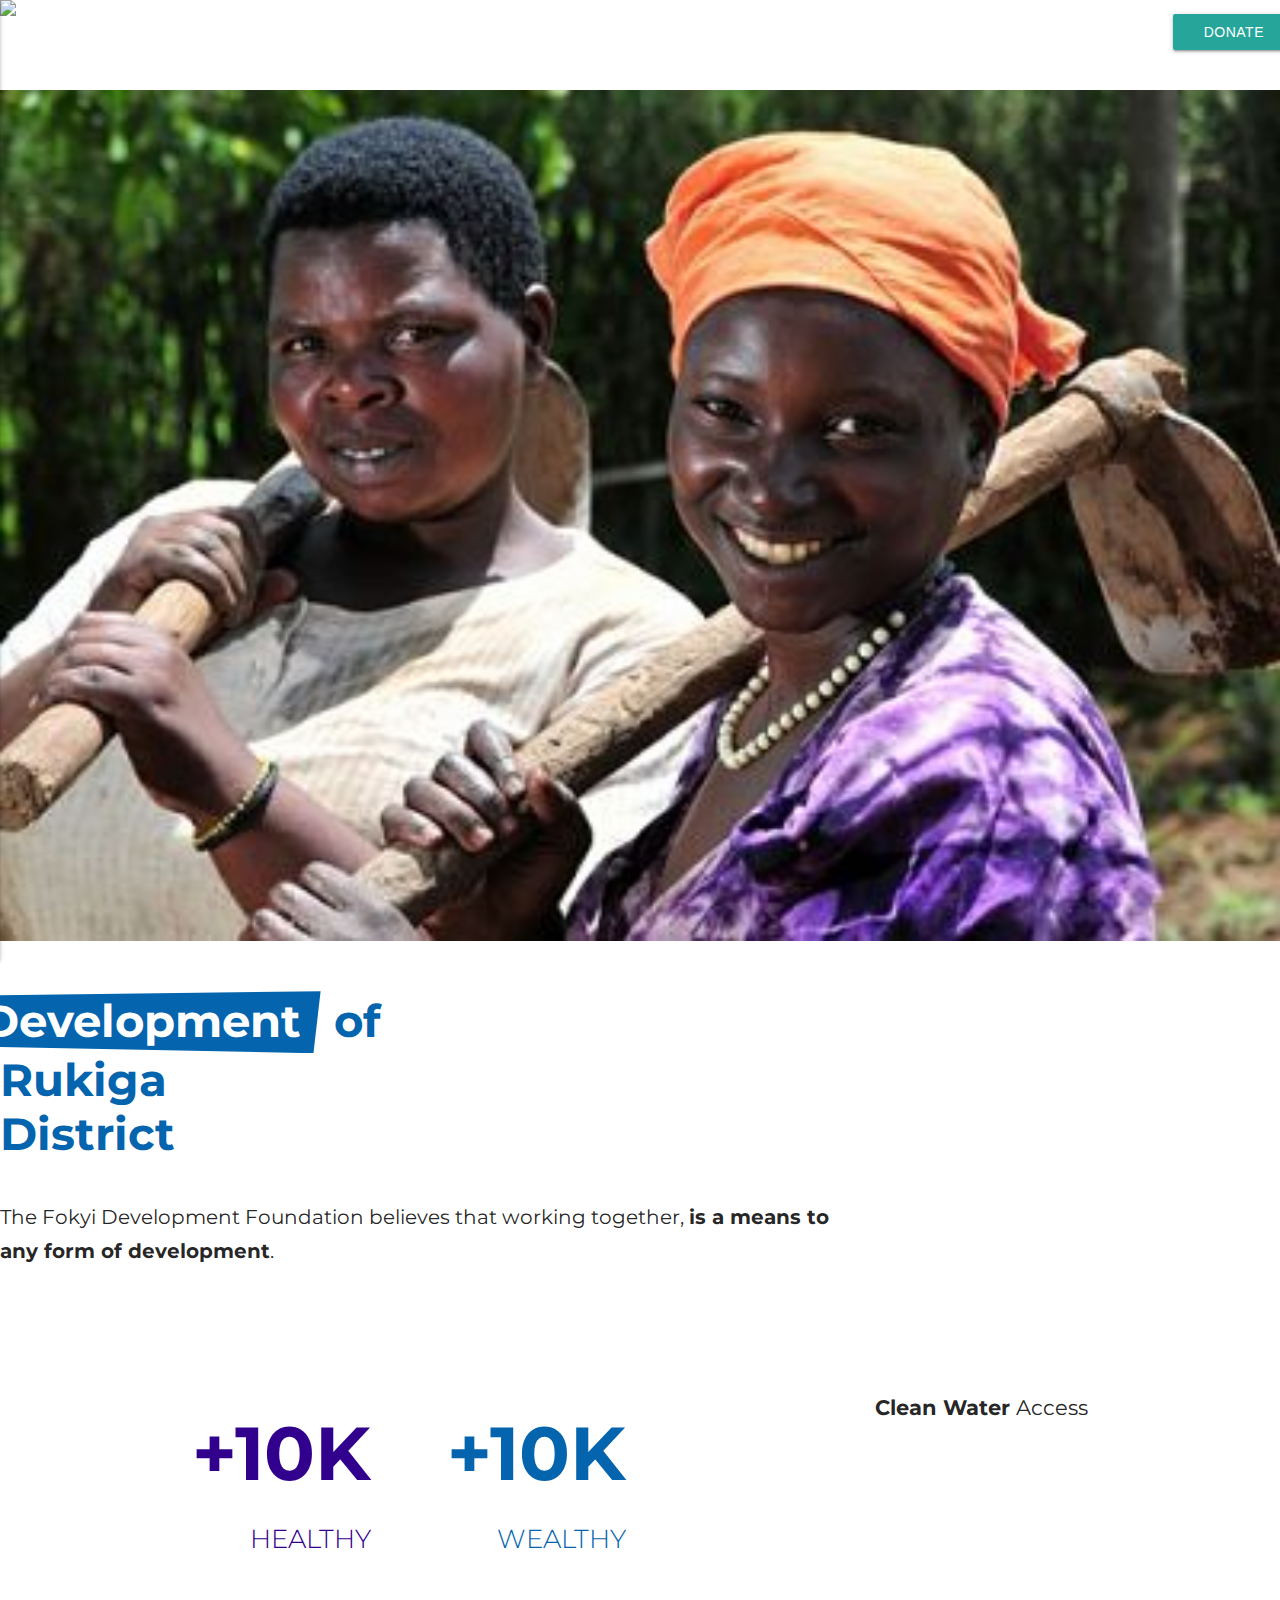
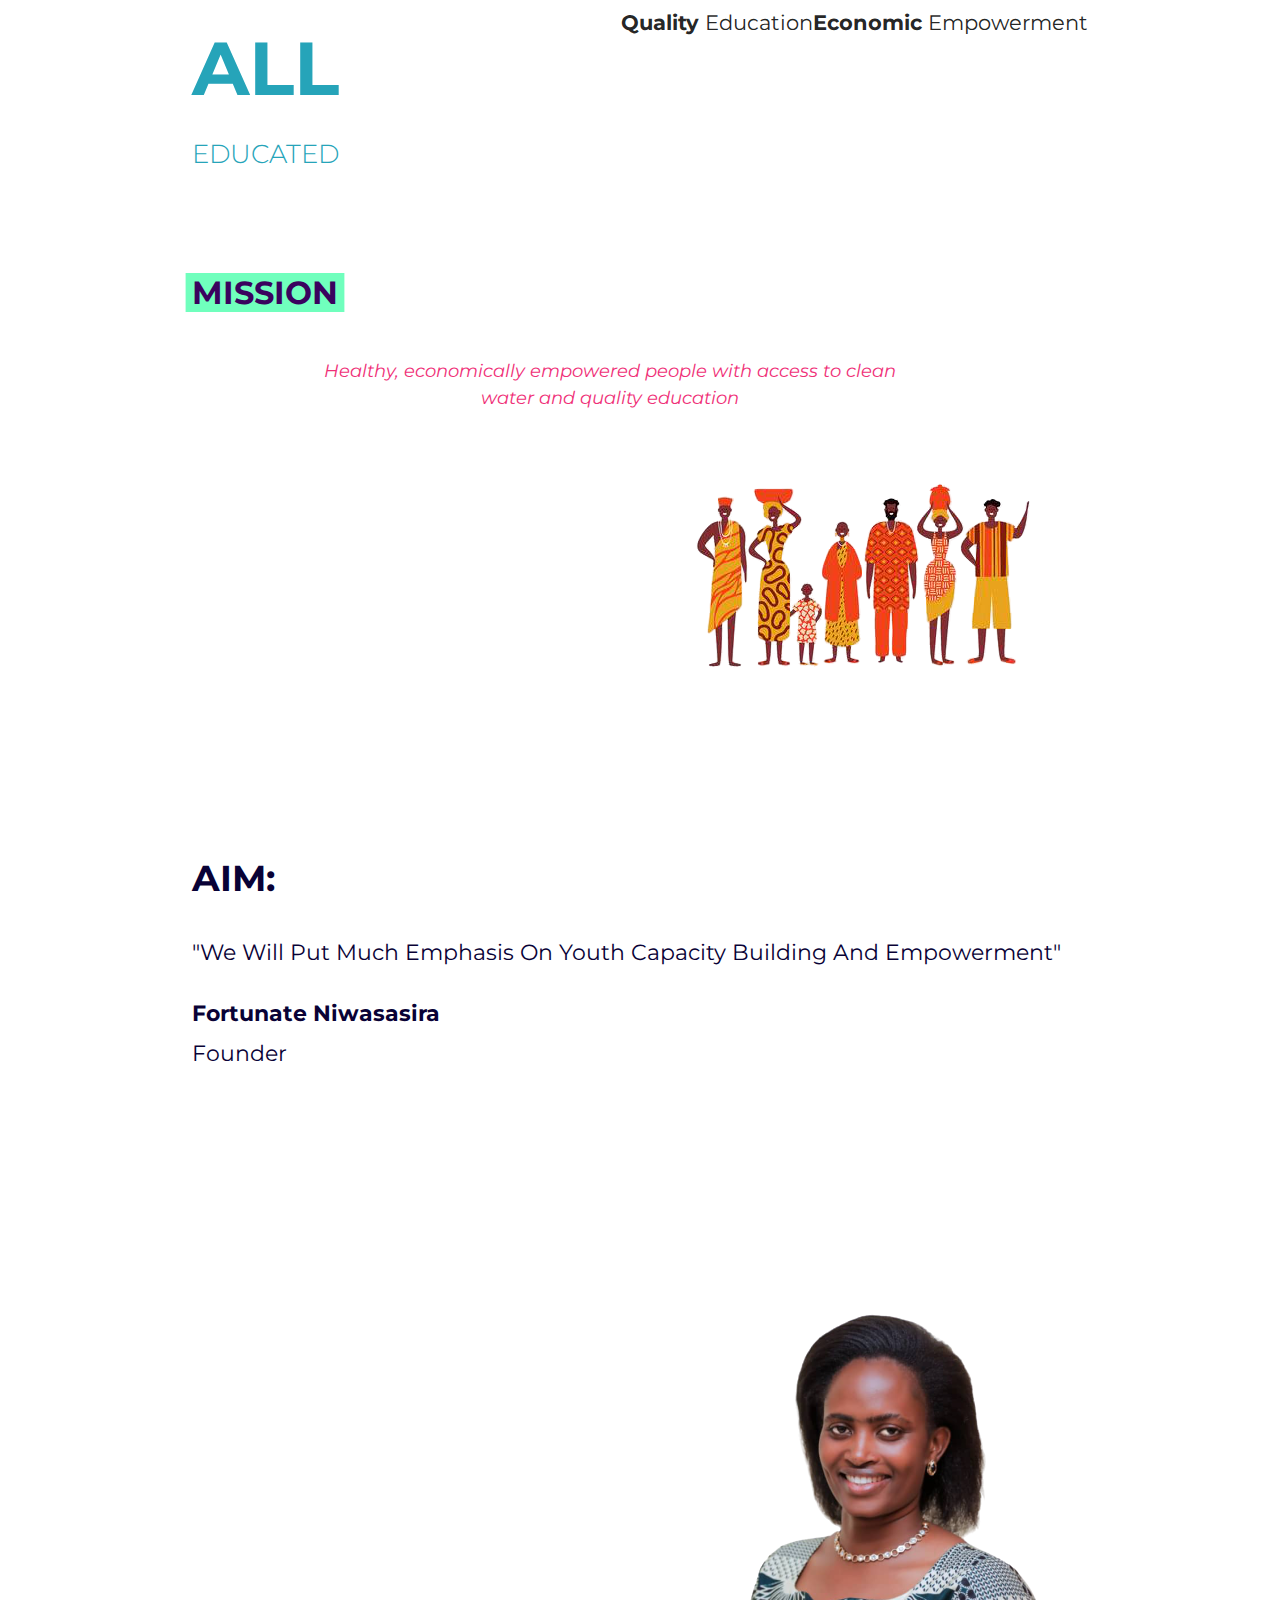
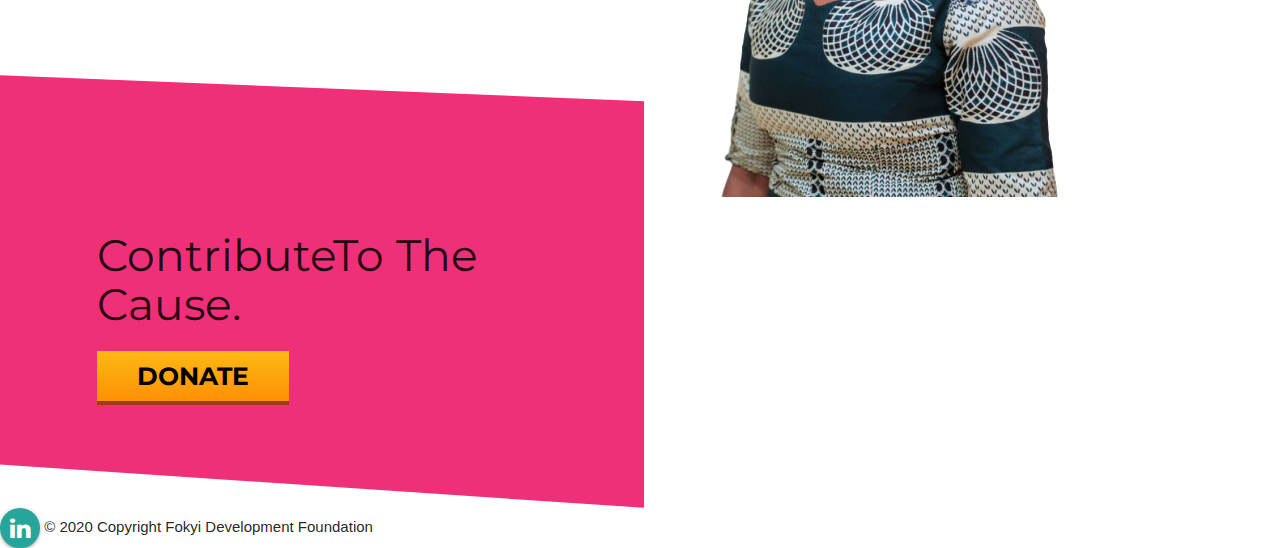
==== commit ae5e33fe: "edits" ====
--- a/index.htm
+++ b/index.htm
@@ -81,36 +81,37 @@
     </div>
   </div>
   
-
-  <div id="vendas-ca">
-    <div class="container">
-      <div class="row">
-        <div class="col-lg-12">
-          <div class="col-lg-6 vendas-ca-txt">
-            <h4>Vision for Rukiga district:</h4>
-            <p>Healthy, economically empowered people with access to clean water, quality education</p>
-          </div>
-          <div class="col-lg-6 vendas-ca-img"> <img class="responsive-img img" src="village.png"> </div>
-        </div>
-      </div>
-    </div>
-  </div>
   
   <div id="respeito-conteudo">
     <div class="container">
       <div class="row">
         <div class="col-lg-12">
           <div class="col-lg-6 respeito-conteudo-txt">
-            <h4><span>Amani Geitu, Entunguka Ya'Rukiga</span></h4>
-            <p>"Access to clean water is important because it affects access to education especially for girls majority of whom have to fetch water before they go to school." </p>
-            <p><b>Fortunate Niwasasira</b><br>Founder​ </p>
+            <h4><span>MISSION</span></h4>
+            <p>Healthy, economically empowered people with access to clean water and quality education</p>
           </div>
-          <div class="col-lg-6 respeito-conteudo-img"> <img class="responsive-img img" src="fokyi.jpg"> </div>
+          <div class="col-lg-6 respeito-conteudo-img"> <img class="responsive-img img" src="village.png"> </div>
         </div>
       </div>
     </div>
   </div>
 </div>
+
+<div id="vendas-ca">
+  <div class="container">
+    <div class="row">
+      <div class="col-lg-12">
+        <div class="col-lg-6 vendas-ca-txt">
+          <h4>AIM:</h4>
+          <p>"We Will Put Much Emphasis On Youth Capacity Building And Empowerment" </p>
+          <p><b>Fortunate Niwasasira</b><br>Founder​ </p>
+        </div>
+        <div class="col-lg-6 vendas-ca-img"> <img class="responsive-img img" src="fokyi.jpg"> </div>
+      </div>
+    </div>
+  </div>
+</div>
+
 <div id="indicadores-consultoria">
   <div class="container">
     <div class="row">
